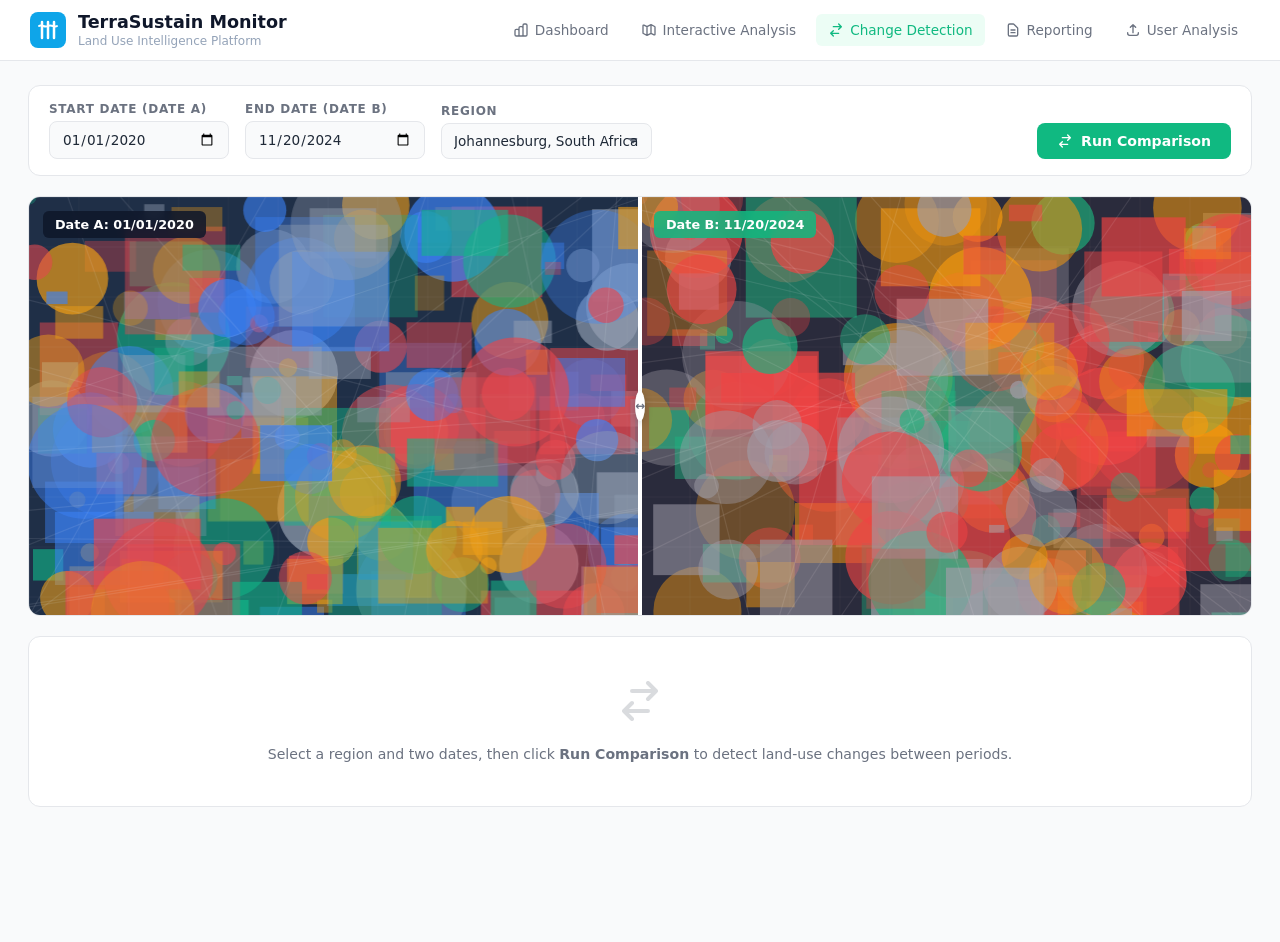
==== change-detection.html @ 9c7e1530 "Add change-detection.html for land-use monitoring" ====
<!DOCTYPE html>
<html lang="en">
<head>
    <meta charset="UTF-8">
    <meta name="viewport" content="width=device-width, initial-scale=1.0">
    <title>Change Detection - TerraSustain Monitor</title>
    <style>
        :root {
            --primary: #10b981;
            --primary-light: #ecfdf5;
            --primary-dark: #059669;
            --text-dark: #1f2937;
            --text-muted: #6b7280;
            --bg-color: #f9fafb;
            --card-bg: #ffffff;
            --border-color: #e5e7eb;
            --red: #ef4444;
            --red-bg: #fef2f2;
            --yellow: #f59e0b;
            --blue: #3b82f6;
        }

        * { box-sizing: border-box; margin: 0; padding: 0; font-family: 'Segoe UI', system-ui, -apple-system, sans-serif; }

        body { background: var(--bg-color); color: var(--text-dark); min-height: 100vh; display: flex; flex-direction: column; }

        /* Header */
        .top-nav {
            display: flex; justify-content: space-between; align-items: center;
            background: var(--card-bg); padding: 12px 30px;
            border-bottom: 1px solid var(--border-color); z-index: 1000; flex-shrink: 0;
        }
        .logo-area { display: flex; align-items: center; gap: 12px; }
        .logo-text h1 { font-size: 1.1rem; color: #0f172a; font-weight: 600; }
        .logo-text p { font-size: 0.75rem; color: #94a3b8; margin-top: 2px; }
        .nav-links { display: flex; gap: 8px; }
        .nav-links a {
            display: flex; align-items: center; gap: 6px; text-decoration: none;
            color: var(--text-muted); font-size: 0.85rem; font-weight: 500;
            padding: 8px 12px; border-radius: 6px; transition: all 0.2s;
        }
        .nav-links a.active { color: var(--primary); background: var(--primary-light); }
        .nav-links svg { width: 16px; height: 16px; }

        /* Page body */
        .page-body { flex: 1; padding: 24px 28px; display: flex; flex-direction: column; gap: 20px; overflow-y: auto; }

        /* Top control bar */
        .control-bar {
            background: var(--card-bg); border: 1px solid var(--border-color);
            border-radius: 12px; padding: 16px 20px;
            display: flex; align-items: flex-end; gap: 16px; flex-wrap: wrap;
        }
        .control-group { display: flex; flex-direction: column; gap: 5px; }
        .control-group label { font-size: 0.75rem; font-weight: 600; color: var(--text-muted); text-transform: uppercase; letter-spacing: 0.06em; }
        .form-control {
            padding: 9px 12px; border: 1px solid var(--border-color);
            border-radius: 8px; font-size: 0.85rem; color: var(--text-dark);
            outline: none; background: var(--bg-color); transition: border 0.2s; min-width: 180px;
        }
        .form-control:focus { border-color: var(--primary); }
        select.form-control { appearance: none; background-image: url("data:image/svg+xml,%3Csvg xmlns='http://www.w3.org/2000/svg' width='12' height='12' fill='%236b7280' viewBox='0 0 16 16'%3E%3Cpath d='M7.247 11.14L2.451 5.658C1.885 5.013 2.345 4 3.204 4h9.592a1 1 0 0 1 .753 1.659l-4.796 5.48a1 1 0 0 1-1.506 0z'/%3E%3C/svg%3E"); background-repeat: no-repeat; background-position: right 12px center; }
        .run-btn {
            padding: 10px 20px; background: var(--primary); color: white;
            border: none; border-radius: 8px; font-size: 0.88rem; font-weight: 600;
            cursor: pointer; display: flex; align-items: center; gap: 8px; transition: background 0.2s; white-space: nowrap;
        }
        .run-btn:hover { background: var(--primary-dark); }
        .run-btn svg { width: 16px; height: 16px; }
        .control-bar .spacer { flex: 1; }

        /* Split map area */
        .split-view {
            display: grid; grid-template-columns: 1fr 1fr; gap: 0;
            border-radius: 12px; overflow: hidden; border: 1px solid var(--border-color);
            height: 420px; position: relative;
        }

        .map-pane { position: relative; overflow: hidden; }
        .map-pane:first-child { border-right: 2px solid white; }

        .map-canvas { display: block; width: 100%; height: 100%; }

        .pane-label {
            position: absolute; top: 14px; left: 14px;
            background: rgba(15,23,42,0.85); color: white;
            padding: 6px 12px; border-radius: 6px; font-size: 0.8rem; font-weight: 600;
            backdrop-filter: blur(4px);
        }
        .pane-label.date-b { background: rgba(16,185,129,0.85); }

        /* Divider line */
        .divider-handle {
            position: absolute; left: 50%; top: 0; bottom: 0;
            width: 4px; background: white; transform: translateX(-50%);
            z-index: 5; display: flex; align-items: center; justify-content: center;
        }
        .divider-circle {
            width: 30px; height: 30px; background: white; border-radius: 50%;
            display: flex; align-items: center; justify-content: center;
            box-shadow: 0 2px 8px rgba(0,0,0,0.2); color: var(--text-muted); font-size: 0.75rem; font-weight: 700;
        }

        /* Loading overlay */
        .map-loading {
            position: absolute; inset: 0; background: rgba(26,31,46,0.8);
            display: flex; flex-direction: column; align-items: center; justify-content: center;
            z-index: 10; opacity: 0; pointer-events: none; transition: opacity 0.3s;
        }
        .map-loading.visible { opacity: 1; pointer-events: all; }
        .loading-spinner { width: 40px; height: 40px; border: 3px solid rgba(16,185,129,0.3); border-top-color: var(--primary); border-radius: 50%; animation: spin 0.8s linear infinite; margin-bottom: 12px; }
        .loading-text { color: white; font-size: 0.85rem; }
        @keyframes spin { to { transform: rotate(360deg); } }

        /* Results row */
        .results-row {
            display: grid; grid-template-columns: 1fr 1fr 1fr; gap: 16px;
            opacity: 0; transform: translateY(12px);
            transition: all 0.5s ease; pointer-events: none;
        }
        .results-row.visible { opacity: 1; transform: translateY(0); pointer-events: all; }

        .result-card {
            background: var(--card-bg); border: 1px solid var(--border-color);
            border-radius: 12px; padding: 18px 20px;
        }
        .result-card-header {
            display: flex; justify-content: space-between; align-items: center; margin-bottom: 14px;
        }
        .result-card-header h3 { font-size: 0.95rem; font-weight: 600; }
        .export-btn {
            background: var(--primary-light); color: var(--primary); border: none;
            padding: 6px 12px; border-radius: 6px; font-size: 0.78rem; font-weight: 600;
            cursor: pointer; display: flex; align-items: center; gap: 5px; transition: all 0.2s;
        }
        .export-btn:hover { background: var(--primary); color: white; }
        .export-btn svg { width: 13px; height: 13px; }

        /* Transition table */
        .transition-table { width: 100%; border-collapse: collapse; }
        .transition-table th { font-size: 0.7rem; font-weight: 600; color: var(--text-muted); text-align: left; padding: 0 0 8px; text-transform: uppercase; letter-spacing: 0.05em; }
        .transition-table th:last-child { text-align: right; }
        .transition-table td { padding: 8px 0; font-size: 0.83rem; border-bottom: 1px solid var(--border-color); vertical-align: middle; }
        .transition-table tr:last-child td { border-bottom: none; }

        .transition-arrow { display: flex; align-items: center; gap: 5px; }
        .trans-from, .trans-to { padding: 2px 8px; border-radius: 4px; font-size: 0.75rem; font-weight: 600; }
        .arrow-icon { color: var(--text-muted); font-size: 0.8rem; }
        .hectares { text-align: right; font-weight: 600; }

        .change-dot { width: 8px; height: 8px; border-radius: 50%; display: inline-block; margin-right: 4px; }

        /* Bar chart */
        .bar-chart { display: flex; flex-direction: column; gap: 10px; }
        .bar-row { display: flex; align-items: center; gap: 10px; }
        .bar-label { font-size: 0.8rem; width: 70px; color: var(--text-dark); flex-shrink: 0; }
        .bar-track { flex: 1; height: 20px; background: var(--border-color); border-radius: 4px; overflow: hidden; }
        .bar-fill { height: 100%; border-radius: 4px; transition: width 1.2s ease; display: flex; align-items: center; justify-content: flex-end; padding-right: 6px; }
        .bar-fill span { font-size: 0.72rem; font-weight: 600; color: white; }

        /* Summary metrics */
        .summary-metrics { display: flex; flex-direction: column; gap: 12px; }
        .metric-row { display: flex; justify-content: space-between; align-items: center; padding: 10px 12px; background: var(--bg-color); border-radius: 8px; }
        .metric-row-label { font-size: 0.82rem; color: var(--text-muted); }
        .metric-row-value { font-size: 0.95rem; font-weight: 700; }
        .metric-row-value.green { color: var(--primary); }
        .metric-row-value.red { color: var(--red); }
        .metric-row-value.yellow { color: var(--yellow); }

        /* Placeholder */
        .placeholder-card {
            background: var(--card-bg); border: 1px solid var(--border-color);
            border-radius: 12px; padding: 40px; text-align: center;
            color: var(--text-muted);
        }
        .placeholder-card svg { width: 48px; height: 48px; opacity: 0.25; margin-bottom: 14px; }
        .placeholder-card p { font-size: 0.88rem; line-height: 1.6; }
    </style>
</head>
<body>

<header class="top-nav">
    <div class="logo-area">
        <svg width="36" height="36" viewBox="0 0 36 36" fill="none" xmlns="http://www.w3.org/2000/svg">
            <rect width="36" height="36" rx="8" fill="#0EA5E9"/>
            <path d="M12 10V26M18 10V26M24 10V26" stroke="white" stroke-width="2.5" stroke-linecap="round"/>
            <path d="M9 14C11.5 12 14.5 16 18 14C21.5 12 24.5 16 27 14" stroke="white" stroke-width="2" stroke-linecap="round"/>
        </svg>
        <div class="logo-text">
            <h1>TerraSustain Monitor</h1>
            <p>Land Use Intelligence Platform</p>
        </div>
    </div>
    <nav class="nav-links">
        <a href="index.html">
            <svg fill="none" stroke="currentColor" viewBox="0 0 24 24"><path stroke-linecap="round" stroke-linejoin="round" stroke-width="2" d="M9 19v-6a2 2 0 00-2-2H5a2 2 0 00-2 2v6a2 2 0 002 2h2a2 2 0 002-2zm0 0V9a2 2 0 012-2h2a2 2 0 012 2v10m-6 0a2 2 0 002 2h2a2 2 0 002-2m0 0V5a2 2 0 012-2h2a2 2 0 012 2v14a2 2 0 01-2 2h-2a2 2 0 01-2-2z"></path></svg>
            Dashboard
        </a>
        <a href="interactive-analysis.html">
            <svg fill="none" stroke="currentColor" viewBox="0 0 24 24"><path stroke-linecap="round" stroke-linejoin="round" stroke-width="2" d="M9 20l-5.447-2.724A1 1 0 013 16.382V5.618a1 1 0 011.447-.894L9 7m0 13l6-3m-6 3V7m6 10l4.553 2.276A1 1 0 0021 18.382V7.618a1 1 0 00-.553-.894L15 4m0 13V4m0 0L9 7"></path></svg>
            Interactive Analysis
        </a>
        <a href="change-detection.html" class="active">
            <svg fill="none" stroke="currentColor" viewBox="0 0 24 24"><path stroke-linecap="round" stroke-linejoin="round" stroke-width="2" d="M8 7h12m0 0l-4-4m4 4l-4 4m0 6H4m0 0l4 4m-4-4l4-4"></path></svg>
            Change Detection
        </a>
        <a href="reporting.html">
            <svg fill="none" stroke="currentColor" viewBox="0 0 24 24"><path stroke-linecap="round" stroke-linejoin="round" stroke-width="2" d="M9 12h6m-6 4h6m2 5H7a2 2 0 01-2-2V5a2 2 0 012-2h5.586a1 1 0 01.707.293l5.414 5.414a1 1 0 01.293.707V19a2 2 0 01-2 2z"></path></svg>
            Reporting
        </a>
        <a href="user-analysis.html">
            <svg fill="none" stroke="currentColor" viewBox="0 0 24 24"><path stroke-linecap="round" stroke-linejoin="round" stroke-width="2" d="M4 16v1a3 3 0 003 3h10a3 3 0 003-3v-1m-4-8l-4-4m0 0L8 8m4-4v12"></path></svg>
            User Analysis
        </a>
    </nav>
</header>

<div class="page-body">

    <!-- Control Bar -->
    <div class="control-bar">
        <div class="control-group">
            <label>Start Date (Date A)</label>
            <input type="date" class="form-control" value="2020-01-01" id="dateA">
        </div>
        <div class="control-group">
            <label>End Date (Date B)</label>
            <input type="date" class="form-control" value="2024-11-20" id="dateB">
        </div>
        <div class="control-group">
            <label>Region</label>
            <select class="form-control" id="regionSelect">
                <option value="johannesburg">Johannesburg, South Africa</option>
                <option value="capetown">Cape Town, South Africa</option>
                <option value="beijing">Beijing, China</option>
                <option value="shanghai">Shanghai, China</option>
            </select>
        </div>
        <div class="spacer"></div>
        <button class="run-btn" onclick="runComparison()">
            <svg fill="none" stroke="currentColor" viewBox="0 0 24 24"><path stroke-linecap="round" stroke-linejoin="round" stroke-width="2" d="M8 7h12m0 0l-4-4m4 4l-4 4m0 6H4m0 0l4 4m-4-4l4-4"></path></svg>
            Run Comparison
        </button>
    </div>

    <!-- Split Map View -->
    <div class="split-view" id="splitView">
        <div class="map-pane" id="paneA">
            <canvas id="canvasA" class="map-canvas"></canvas>
            <div class="pane-label" id="labelA">Date A: 01/01/2020</div>
        </div>
        <div class="map-pane" id="paneB">
            <canvas id="canvasB" class="map-canvas"></canvas>
            <div class="pane-label date-b" id="labelB">Date B: 11/20/2024</div>
        </div>
        <div class="divider-handle">
            <div class="divider-circle">↔</div>
        </div>
        <div class="map-loading" id="mapLoading">
            <div class="loading-spinner"></div>
            <p class="loading-text" id="mapLoadingText">Comparing temporal images...</p>
        </div>
    </div>

    <!-- Results (hidden until comparison runs) -->
    <div id="placeholderSection">
        <div class="placeholder-card">
            <svg fill="none" stroke="currentColor" viewBox="0 0 24 24"><path stroke-linecap="round" stroke-linejoin="round" stroke-width="2" d="M8 7h12m0 0l-4-4m4 4l-4 4m0 6H4m0 0l4 4m-4-4l4-4"></path></svg>
            <p>Select a region and two dates, then click <strong>Run Comparison</strong> to detect land-use changes between periods.</p>
        </div>
    </div>

    <div class="results-row" id="resultsRow">
        <!-- Transitions card -->
        <div class="result-card">
            <div class="result-card-header">
                <h3>Land Use Transitions</h3>
            </div>
            <table class="transition-table">
                <thead>
                    <tr>
                        <th>Transition</th>
                        <th style="text-align:right">Change</th>
                    </tr>
                </thead>
                <tbody id="transitionBody"></tbody>
            </table>
        </div>

        <!-- Bar chart card -->
        <div class="result-card">
            <div class="result-card-header">
                <h3>Change Magnitude</h3>
            </div>
            <div class="bar-chart" id="barChart"></div>
        </div>

        <!-- Summary metrics card -->
        <div class="result-card">
            <div class="result-card-header">
                <h3>Summary Metrics</h3>
                <button class="export-btn" onclick="exportReport()">
                    <svg fill="none" stroke="currentColor" viewBox="0 0 24 24"><path stroke-linecap="round" stroke-linejoin="round" stroke-width="2" d="M4 16v1a3 3 0 003 3h10a3 3 0 003-3v-1m-4-4l-4 4m0 0l-4-4m4 4V4"></path></svg>
                    Export Report
                </button>
            </div>
            <div class="summary-metrics" id="summaryMetrics"></div>
        </div>
    </div>

</div>

<script>
    const regionChangeData = {
        johannesburg: {
            transitions: [
                { from: 'Forest', fromColor: '#10b981', to: 'Urban', toColor: '#ef4444', hectares: 50 },
                { from: 'Farmland', fromColor: '#f59e0b', to: 'Urban', toColor: '#ef4444', hectares: 35 },
                { from: 'Water', fromColor: '#3b82f6', to: 'Barren', toColor: '#9ca3af', hectares: 12 },
                { from: 'Forest', fromColor: '#10b981', to: 'Farmland', toColor: '#f59e0b', hectares: 20 },
            ],
            bars: [
                { label: 'Urban', value: 55, color: '#ef4444' },
                { label: 'Urban', value: 35, color: '#ef4444' },
                { label: 'Barren', value: 12, color: '#9ca3af' },
                { label: 'Farmland', value: 20, color: '#f59e0b' },
            ],
            barLabels: ['Forest→Urban', 'Farm→Urban', 'Water→Barren', 'Forest→Farm'],
            summary: {
                netUrbanGrowth: { val: '+125 km²', cls: 'red' },
                netVegetationLoss: { val: '-78 km²', cls: 'red' },
                overallChangeRate: { val: '12.4%', cls: 'yellow' },
                periodYears: { val: '4 years', cls: '' },
                analyzedArea: { val: '1,247 km²', cls: '' },
            },
            mapColorsA: ['#10b981','#f59e0b','#3b82f6','#ef4444','#9ca3af'],
            mapColorsB: ['#ef4444','#ef4444','#f59e0b','#10b981','#9ca3af'],
        },
        capetown: {
            transitions: [
                { from: 'Vegetation', fromColor: '#10b981', to: 'Urban', toColor: '#ef4444', hectares: 38 },
                { from: 'Water', fromColor: '#3b82f6', to: 'Urban', toColor: '#ef4444', hectares: 14 },
                { from: 'Farmland', fromColor: '#f59e0b', to: 'Barren', toColor: '#9ca3af', hectares: 22 },
                { from: 'Barren', fromColor: '#9ca3af', to: 'Farmland', toColor: '#f59e0b', hectares: 10 },
            ],
            bars: [
                { label: 'Urban', value: 38, color: '#ef4444' },
                { label: 'Urban', value: 14, color: '#ef4444' },
                { label: 'Barren', value: 22, color: '#9ca3af' },
                { label: 'Farmland', value: 10, color: '#f59e0b' },
            ],
            barLabels: ['Veg→Urban', 'Water→Urban', 'Farm→Barren', 'Barren→Farm'],
            summary: {
                netUrbanGrowth: { val: '+97 km²', cls: 'red' },
                netVegetationLoss: { val: '-54 km²', cls: 'red' },
                overallChangeRate: { val: '9.1%', cls: 'yellow' },
                periodYears: { val: '4 years', cls: '' },
                analyzedArea: { val: '2,461 km²', cls: '' },
            },
            mapColorsA: ['#10b981','#3b82f6','#f59e0b','#ef4444','#9ca3af'],
            mapColorsB: ['#ef4444','#ef4444','#9ca3af','#f59e0b','#10b981'],
        },
        beijing: {
            transitions: [
                { from: 'Farmland', fromColor: '#f59e0b', to: 'Urban', toColor: '#ef4444', hectares: 95 },
                { from: 'Forest', fromColor: '#10b981', to: 'Industrial', toColor: '#8b5cf6', hectares: 42 },
                { from: 'Farmland', fromColor: '#f59e0b', to: 'Industrial', toColor: '#8b5cf6', hectares: 33 },
                { from: 'Water', fromColor: '#3b82f6', to: 'Barren', toColor: '#9ca3af', hectares: 18 },
            ],
            bars: [
                { label: 'Urban', value: 95, color: '#ef4444' },
                { label: 'Industrial', value: 42, color: '#8b5cf6' },
                { label: 'Industrial', value: 33, color: '#8b5cf6' },
                { label: 'Barren', value: 18, color: '#9ca3af' },
            ],
            barLabels: ['Farm→Urban', 'Forest→Ind.', 'Farm→Ind.', 'Water→Barren'],
            summary: {
                netUrbanGrowth: { val: '+340 km²', cls: 'red' },
                netVegetationLoss: { val: '-130 km²', cls: 'red' },
                overallChangeRate: { val: '18.7%', cls: 'red' },
                periodYears: { val: '4 years', cls: '' },
                analyzedArea: { val: '16,411 km²', cls: '' },
            },
            mapColorsA: ['#f59e0b','#10b981','#3b82f6','#ef4444','#8b5cf6'],
            mapColorsB: ['#ef4444','#8b5cf6','#9ca3af','#ef4444','#10b981'],
        },
        shanghai: {
            transitions: [
                { from: 'Farmland', fromColor: '#f59e0b', to: 'Urban', toColor: '#ef4444', hectares: 110 },
                { from: 'Water', fromColor: '#3b82f6', to: 'Urban', toColor: '#ef4444', hectares: 28 },
                { from: 'Forest', fromColor: '#10b981', to: 'Urban', toColor: '#ef4444', hectares: 18 },
                { from: 'Farmland', fromColor: '#f59e0b', to: 'Industrial', toColor: '#8b5cf6', hectares: 55 },
            ],
            bars: [
                { label: 'Urban', value: 110, color: '#ef4444' },
                { label: 'Urban', value: 28, color: '#ef4444' },
                { label: 'Urban', value: 18, color: '#ef4444' },
                { label: 'Industrial', value: 55, color: '#8b5cf6' },
            ],
            barLabels: ['Farm→Urban', 'Water→Urban', 'Forest→Urban', 'Farm→Ind.'],
            summary: {
                netUrbanGrowth: { val: '+415 km²', cls: 'red' },
                netVegetationLoss: { val: '-88 km²', cls: 'red' },
                overallChangeRate: { val: '21.3%', cls: 'red' },
                periodYears: { val: '4 years', cls: '' },
                analyzedArea: { val: '6,340 km²', cls: '' },
            },
            mapColorsA: ['#f59e0b','#3b82f6','#10b981','#ef4444','#8b5cf6'],
            mapColorsB: ['#ef4444','#ef4444','#8b5cf6','#ef4444','#9ca3af'],
        }
    };

    let comparisonRun = false;

    function initMaps() {
        const paneA = document.getElementById('paneA');
        const paneB = document.getElementById('paneB');
        const cA = document.getElementById('canvasA');
        const cB = document.getElementById('canvasB');
        cA.width = paneA.offsetWidth; cA.height = paneA.offsetHeight;
        cB.width = paneB.offsetWidth; cB.height = paneB.offsetHeight;
        drawMap(cA, 'johannesburg', 'A');
        drawMap(cB, 'johannesburg', 'B');
    }

    function drawMap(canvas, region, period) {
        const ctx = canvas.getContext('2d');
        const w = canvas.width, h = canvas.height;
        const data = regionChangeData[region];
        const colors = period === 'A' ? data.mapColorsA : data.mapColorsB;

        ctx.fillStyle = '#1e293b';
        ctx.fillRect(0, 0, w, h);

        const seed = (region.length * 137) + (period === 'B' ? 500 : 0);
        const rng = (n) => ((Math.sin(n * seed) * 43758.5453) % 1 + 1) % 1;

        // Draw landscape patches
        for (let i = 0; i < 200; i++) {
            const x = rng(i * 3.1) * w;
            const y = rng(i * 7.3) * h;
            const s = 15 + rng(i * 11.7) * 100;
            const col = colors[Math.floor(rng(i * 17) * colors.length)];
            ctx.globalAlpha = 0.3 + rng(i * 5) * 0.4;
            ctx.fillStyle = col;
            if (rng(i * 2) > 0.5) {
                ctx.fillRect(x, y, s, s * (0.4 + rng(i) * 0.8));
            } else {
                ctx.beginPath(); ctx.arc(x, y, s / 2, 0, Math.PI * 2); ctx.fill();
            }
        }
        ctx.globalAlpha = 1;

        // Road network
        ctx.strokeStyle = 'rgba(255,255,255,0.1)'; ctx.lineWidth = 1.2;
        for (let i = 0; i < 10; i++) {
            ctx.beginPath(); ctx.moveTo(rng(i * 5) * w, 0); ctx.lineTo(rng(i * 8) * w, h); ctx.stroke();
            ctx.beginPath(); ctx.moveTo(0, rng(i * 3) * h); ctx.lineTo(w, rng(i * 9) * h); ctx.stroke();
        }

        // Grid
        ctx.strokeStyle = 'rgba(255,255,255,0.04)'; ctx.lineWidth = 1;
        for (let x = 0; x < w; x += 50) { ctx.beginPath(); ctx.moveTo(x, 0); ctx.lineTo(x, h); ctx.stroke(); }
        for (let y = 0; y < h; y += 50) { ctx.beginPath(); ctx.moveTo(0, y); ctx.lineTo(w, y); ctx.stroke(); }

        // Period-specific tint
        if (period === 'A') {
            ctx.fillStyle = 'rgba(59,130,246,0.06)';
            ctx.fillRect(0, 0, w, h);
        } else {
            ctx.fillStyle = 'rgba(239,68,68,0.06)';
            ctx.fillRect(0, 0, w, h);
        }
    }

    function runComparison() {
        const region = document.getElementById('regionSelect').value;
        const dateA = document.getElementById('dateA').value;
        const dateB = document.getElementById('dateB').value;

        const loading = document.getElementById('mapLoading');
        const loadingText = document.getElementById('mapLoadingText');
        loading.style.opacity = '1'; loading.style.pointerEvents = 'all';

        const steps = [
            'Loading historical imagery...',
            'Aligning geographic coordinates...',
            'Running classification on Date A...',
            'Running classification on Date B...',
            'Computing change matrix...',
            'Generating comparison report...'
        ];
        let step = 0;
        const interval = setInterval(() => {
            if (step < steps.length) { loadingText.textContent = steps[step++]; }
            else {
                clearInterval(interval);
                loading.style.opacity = '0'; loading.style.pointerEvents = 'none';

                // Format labels
                const fmtA = new Date(dateA).toLocaleDateString('en-US', { year: 'numeric', month: '2-digit', day: '2-digit' });
                const fmtB = new Date(dateB).toLocaleDateString('en-US', { year: 'numeric', month: '2-digit', day: '2-digit' });
                document.getElementById('labelA').textContent = `Date A: ${fmtA}`;
                document.getElementById('labelB').textContent = `Date B: ${fmtB}`;

                // Redraw maps for selected region
                const cA = document.getElementById('canvasA');
                const cB = document.getElementById('canvasB');
                cA.width = document.getElementById('paneA').offsetWidth;
                cA.height = document.getElementById('paneA').offsetHeight;
                cB.width = document.getElementById('paneB').offsetWidth;
                cB.height = document.getElementById('paneB').offsetHeight;
                drawMap(cA, region, 'A');
                drawMap(cB, region, 'B');

                comparisonRun = true;
                showResults(region);
            }
        }, 550);
    }

    function showResults(region) {
        document.getElementById('placeholderSection').style.display = 'none';
        const data = regionChangeData[region];
        const resultsRow = document.getElementById('resultsRow');
        resultsRow.classList.add('visible');

        // Transitions table
        const maxH = Math.max(...data.transitions.map(t => t.hectares));
        document.getElementById('transitionBody').innerHTML = data.transitions.map(t => `
            <tr>
                <td>
                    <div class="transition-arrow">
                        <span class="trans-from" style="background:${t.fromColor}22;color:${t.fromColor}">${t.from}</span>
                        <span class="arrow-icon">→</span>
                        <span class="trans-to" style="background:${t.toColor}22;color:${t.toColor}">${t.to}</span>
                    </div>
                </td>
                <td class="hectares">${t.hectares} ha <span class="change-dot" style="background:${t.toColor}"></span></td>
            </tr>
        `).join('');

        // Bar chart
        const maxVal = Math.max(...data.bars.map(b => b.value));
        document.getElementById('barChart').innerHTML = data.bars.map((b, i) => `
            <div class="bar-row">
                <span class="bar-label" style="font-size:0.72rem;color:var(--text-muted)">${data.barLabels[i]}</span>
                <div class="bar-track">
                    <div class="bar-fill" style="width:0%;background:${b.color}" data-w="${(b.value / maxVal * 100).toFixed(0)}">
                        <span>${b.value} ha</span>
                    </div>
                </div>
            </div>
        `).join('');
        setTimeout(() => {
            document.querySelectorAll('.bar-fill').forEach(b => b.style.width = b.dataset.w + '%');
        }, 50);

        // Summary
        const s = data.summary;
        document.getElementById('summaryMetrics').innerHTML = `
            <div class="metric-row">
                <span class="metric-row-label">Net Urban Growth</span>
                <span class="metric-row-value ${s.netUrbanGrowth.cls}">${s.netUrbanGrowth.val}</span>
            </div>
            <div class="metric-row">
                <span class="metric-row-label">Net Vegetation Loss</span>
                <span class="metric-row-value ${s.netVegetationLoss.cls}">${s.netVegetationLoss.val}</span>
            </div>
            <div class="metric-row">
                <span class="metric-row-label">Overall Change Rate</span>
                <span class="metric-row-value ${s.overallChangeRate.cls}">${s.overallChangeRate.val}</span>
            </div>
            <div class="metric-row">
                <span class="metric-row-label">Period Analyzed</span>
                <span class="metric-row-value">${s.periodYears.val}</span>
            </div>
            <div class="metric-row">
                <span class="metric-row-label">Total Area</span>
                <span class="metric-row-value">${s.analyzedArea.val}</span>
            </div>
        `;
    }

    function exportReport() {
        alert('Report export initiated. In the full implementation, this generates a PDF with the change matrix and maps.');
    }

    window.addEventListener('load', initMaps);
    window.addEventListener('resize', initMaps);
</script>
</body>
</html>
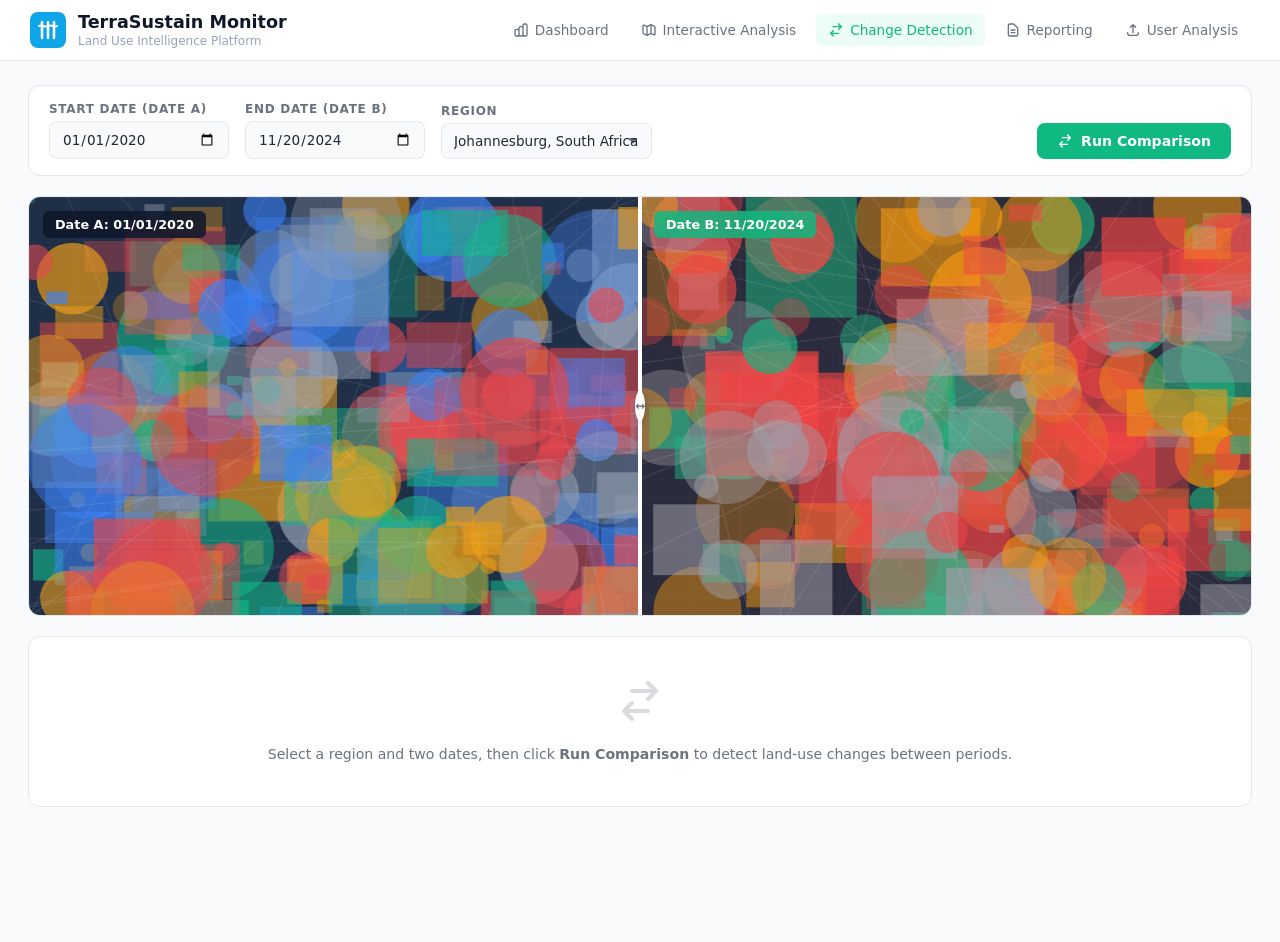
==== commit c880f2a7: "Update change-detection.html" ====
--- a/change-detection.html
+++ b/change-detection.html
@@ -30,6 +30,8 @@
             display: flex; justify-content: space-between; align-items: center;
             background: var(--card-bg); padding: 12px 30px;
             border-bottom: 1px solid var(--border-color); z-index: 1000; flex-shrink: 0;
+            position: sticky;
+            top: 0;
         }
         .logo-area { display: flex; align-items: center; gap: 12px; }
         .logo-text h1 { font-size: 1.1rem; color: #0f172a; font-weight: 600; }
